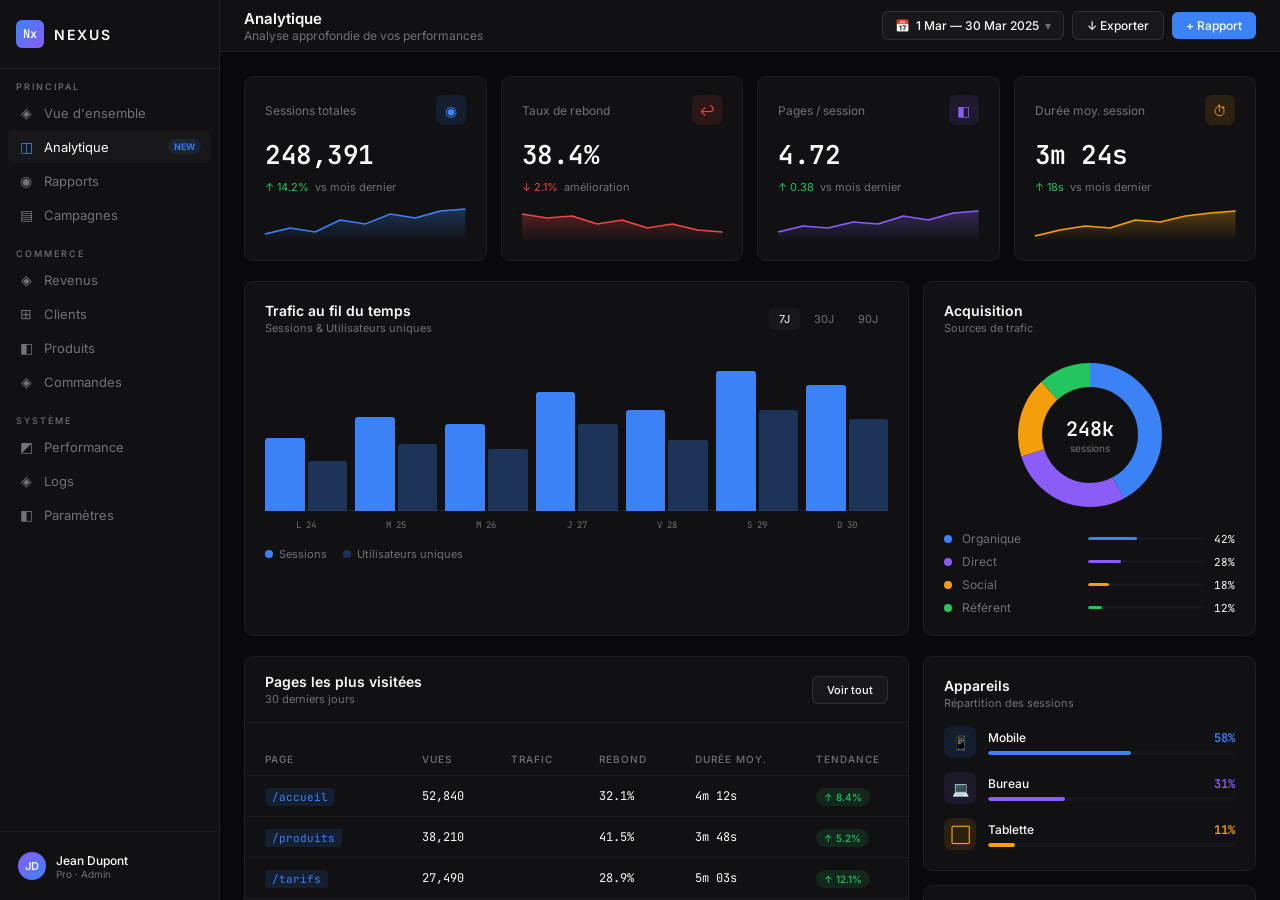
==== Analytique/index.html @ 52eef3e9 "Premier commit" ====
<!DOCTYPE html>
<html lang="fr">
<head>
  <meta charset="UTF-8">
  <meta name="viewport" content="width=device-width, initial-scale=1.0">
  <title>NEXUS — Analytique</title>

  <link
    href="https://fonts.googleapis.com/css2?family=JetBrains+Mono:wght@300;400;500&family=Inter:wght@300;400;500;600&display=swap"
    rel="stylesheet"
  >

  <link rel="stylesheet" href="style.css">
</head>
<body>

  <!-- ==========================================
       SIDEBAR — Navigation principale
       ========================================== -->
  <aside class="sidebar"></aside>


  <!-- ==========================================
       MAIN
       ========================================== -->
  <div class="main">

    <!-- Topbar -->
    <div class="topbar">
      <div class="tb-left">
        <div>
          <p class="page-title">Analytique</p>
          <p class="page-sub">Analyse approfondie de vos performances</p>
        </div>
      </div>
      <div class="tb-right">
        <div class="date-range" id="dateRangeBtn">
          📅 <span id="dateRangeLabel">1 Mar — 30 Mar 2025</span> ▾
        </div>
        <button class="tb-btn ghost" id="exportBtn">↓ Exporter</button>
        <button class="tb-btn primary" id="rapportBtn">+ Rapport</button>
      </div>
    </div>


    <div class="content">

      <!-- ---- KPI Cards ---- -->
      <div class="kpi-row">

        <!-- KPI 1 : Sessions -->
        <div class="kpi-card">
          <div class="kpi-header">
            <span class="kpi-label">Sessions totales</span>
            <div class="kpi-icon" style="background:var(--blue-dim); color:var(--blue);">◉</div>
          </div>
          <div class="kpi-value">248,391</div>
          <div class="kpi-delta">
            <span class="delta-up">↑ 14.2%</span>
            <span class="delta-text">vs mois dernier</span>
          </div>
          <div class="sparkline">
            <svg class="spark-svg" viewBox="0 0 120 36" preserveAspectRatio="none">
              <defs>
                <linearGradient id="sg1" x1="0" y1="0" x2="0" y2="1">
                  <stop offset="0%"   stop-color="#3B82F6" stop-opacity=".3"/>
                  <stop offset="100%" stop-color="#3B82F6" stop-opacity="0"/>
                </linearGradient>
              </defs>
              <path d="M0,28 L15,22 L30,26 L45,14 L60,18 L75,8 L90,12 L105,5 L120,3"
                    fill="none" stroke="#3B82F6" stroke-width="1.5"/>
              <path d="M0,28 L15,22 L30,26 L45,14 L60,18 L75,8 L90,12 L105,5 L120,3 L120,36 L0,36Z"
                    fill="url(#sg1)"/>
            </svg>
          </div>
        </div>

        <!-- KPI 2 : Taux de rebond -->
        <div class="kpi-card">
          <div class="kpi-header">
            <span class="kpi-label">Taux de rebond</span>
            <div class="kpi-icon" style="background:var(--red-dim); color:var(--red);">↩</div>
          </div>
          <div class="kpi-value">38.4%</div>
          <div class="kpi-delta">
            <span class="delta-down">↓ 2.1%</span>
            <span class="delta-text">amélioration</span>
          </div>
          <div class="sparkline">
            <svg class="spark-svg" viewBox="0 0 120 36" preserveAspectRatio="none">
              <defs>
                <linearGradient id="sg2" x1="0" y1="0" x2="0" y2="1">
                  <stop offset="0%"   stop-color="#EF4444" stop-opacity=".3"/>
                  <stop offset="100%" stop-color="#EF4444" stop-opacity="0"/>
                </linearGradient>
              </defs>
              <path d="M0,8 L15,12 L30,10 L45,18 L60,14 L75,22 L90,18 L105,24 L120,26"
                    fill="none" stroke="#EF4444" stroke-width="1.5"/>
              <path d="M0,8 L15,12 L30,10 L45,18 L60,14 L75,22 L90,18 L105,24 L120,26 L120,36 L0,36Z"
                    fill="url(#sg2)"/>
            </svg>
          </div>
        </div>

        <!-- KPI 3 : Pages / session -->
        <div class="kpi-card">
          <div class="kpi-header">
            <span class="kpi-label">Pages / session</span>
            <div class="kpi-icon" style="background:var(--violet-dim); color:var(--violet);">◧</div>
          </div>
          <div class="kpi-value">4.72</div>
          <div class="kpi-delta">
            <span class="delta-up">↑ 0.38</span>
            <span class="delta-text">vs mois dernier</span>
          </div>
          <div class="sparkline">
            <svg class="spark-svg" viewBox="0 0 120 36" preserveAspectRatio="none">
              <defs>
                <linearGradient id="sg3" x1="0" y1="0" x2="0" y2="1">
                  <stop offset="0%"   stop-color="#8B5CF6" stop-opacity=".3"/>
                  <stop offset="100%" stop-color="#8B5CF6" stop-opacity="0"/>
                </linearGradient>
              </defs>
              <path d="M0,26 L15,20 L30,22 L45,16 L60,18 L75,10 L90,14 L105,7 L120,5"
                    fill="none" stroke="#8B5CF6" stroke-width="1.5"/>
              <path d="M0,26 L15,20 L30,22 L45,16 L60,18 L75,10 L90,14 L105,7 L120,5 L120,36 L0,36Z"
                    fill="url(#sg3)"/>
            </svg>
          </div>
        </div>

        <!-- KPI 4 : Durée session -->
        <div class="kpi-card">
          <div class="kpi-header">
            <span class="kpi-label">Durée moy. session</span>
            <div class="kpi-icon" style="background:var(--amber-dim); color:var(--amber);">⏱</div>
          </div>
          <div class="kpi-value">3m 24s</div>
          <div class="kpi-delta">
            <span class="delta-up">↑ 18s</span>
            <span class="delta-text">vs mois dernier</span>
          </div>
          <div class="sparkline">
            <svg class="spark-svg" viewBox="0 0 120 36" preserveAspectRatio="none">
              <defs>
                <linearGradient id="sg4" x1="0" y1="0" x2="0" y2="1">
                  <stop offset="0%"   stop-color="#F59E0B" stop-opacity=".3"/>
                  <stop offset="100%" stop-color="#F59E0B" stop-opacity="0"/>
                </linearGradient>
              </defs>
              <path d="M0,30 L15,24 L30,20 L45,22 L60,14 L75,16 L90,10 L105,7 L120,5"
                    fill="none" stroke="#F59E0B" stroke-width="1.5"/>
              <path d="M0,30 L15,24 L30,20 L45,22 L60,14 L75,16 L90,10 L105,7 L120,5 L120,36 L0,36Z"
                    fill="url(#sg4)"/>
            </svg>
          </div>
        </div>

      </div>


      <!-- ---- Graphiques ---- -->
      <div class="mid-row">

        <!-- Graphique trafic -->
        <div class="chart-card">
          <div class="card-header">
            <div>
              <p class="card-title">Trafic au fil du temps</p>
              <p class="card-subtitle">Sessions &amp; Utilisateurs uniques</p>
            </div>
            <div class="chart-tabs">
              <span class="chart-tab active">7J</span>
              <span class="chart-tab">30J</span>
              <span class="chart-tab">90J</span>
            </div>
          </div>
          <div class="bar-chart" id="trafficChart"></div>
          <div class="chart-legend">
            <span class="cl-item">
              <span class="cl-dot" style="background:var(--blue);"></span>Sessions
            </span>
            <span class="cl-item">
              <span class="cl-dot" style="background:rgba(59,130,246,0.3);"></span>Utilisateurs uniques
            </span>
          </div>
        </div>

        <!-- Donut acquisition -->
        <div class="chart-card">
          <div class="card-header">
            <div>
              <p class="card-title">Acquisition</p>
              <p class="card-subtitle">Sources de trafic</p>
            </div>
          </div>
          <div class="donut-wrap">
            <div class="donut-svg-wrap">
              <svg class="donut-svg" viewBox="0 0 120 120">
                <circle cx="60" cy="60" r="45" fill="none" stroke="#3B82F6"
                        stroke-width="18" stroke-dasharray="119 165" stroke-dashoffset="0"/>
                <circle cx="60" cy="60" r="45" fill="none" stroke="#8B5CF6"
                        stroke-width="18" stroke-dasharray="79 205" stroke-dashoffset="-119"/>
                <circle cx="60" cy="60" r="45" fill="none" stroke="#F59E0B"
                        stroke-width="18" stroke-dasharray="51 233" stroke-dashoffset="-198"/>
                <circle cx="60" cy="60" r="45" fill="none" stroke="#22C55E"
                        stroke-width="18" stroke-dasharray="34 250" stroke-dashoffset="-249"/>
              </svg>
              <div class="donut-center">
                <p class="donut-val">248k</p>
                <p class="donut-lbl">sessions</p>
              </div>
            </div>
            <div class="donut-legend">
              <div class="legend-item">
                <div class="legend-dot" style="background:#3B82F6;"></div>
                <span class="legend-name">Organique</span>
                <div class="legend-bar"><div class="legend-fill" style="width:42%; background:#3B82F6;"></div></div>
                <span class="legend-pct">42%</span>
              </div>
              <div class="legend-item">
                <div class="legend-dot" style="background:#8B5CF6;"></div>
                <span class="legend-name">Direct</span>
                <div class="legend-bar"><div class="legend-fill" style="width:28%; background:#8B5CF6;"></div></div>
                <span class="legend-pct">28%</span>
              </div>
              <div class="legend-item">
                <div class="legend-dot" style="background:#F59E0B;"></div>
                <span class="legend-name">Social</span>
                <div class="legend-bar"><div class="legend-fill" style="width:18%; background:#F59E0B;"></div></div>
                <span class="legend-pct">18%</span>
              </div>
              <div class="legend-item">
                <div class="legend-dot" style="background:#22C55E;"></div>
                <span class="legend-name">Référent</span>
                <div class="legend-bar"><div class="legend-fill" style="width:12%; background:#22C55E;"></div></div>
                <span class="legend-pct">12%</span>
              </div>
            </div>
          </div>
        </div>

      </div>


      <!-- ---- Tableau pages + Appareils/Entonnoir ---- -->
      <div class="bot-row">

        <!-- Tableau pages visitées -->
        <div class="table-card">
          <div class="tc-head card-header">
            <div>
              <p class="card-title">Pages les plus visitées</p>
              <p class="card-subtitle">30 derniers jours</p>
            </div>
            <button class="tb-btn ghost" style="font-size:11px;">Voir tout</button>
          </div>
          <table>
            <thead>
              <tr>
                <th>Page</th>
                <th>Vues</th>
                <th>Trafic</th>
                <th>Rebond</th>
                <th>Durée moy.</th>
                <th>Tendance</th>
              </tr>
            </thead>
            <tbody>
              <tr>
                <td><span class="page-path">/accueil</span></td>
                <td class="t-val">52,840</td>
                <td><div class="t-bar"><div class="t-fill" style="width:100%;"></div></div></td>
                <td class="t-val">32.1%</td>
                <td class="t-val">4m 12s</td>
                <td><span class="status-pill st-up">↑ 8.4%</span></td>
              </tr>
              <tr>
                <td><span class="page-path">/produits</span></td>
                <td class="t-val">38,210</td>
                <td><div class="t-bar"><div class="t-fill" style="width:72%;"></div></div></td>
                <td class="t-val">41.5%</td>
                <td class="t-val">3m 48s</td>
                <td><span class="status-pill st-up">↑ 5.2%</span></td>
              </tr>
              <tr>
                <td><span class="page-path">/tarifs</span></td>
                <td class="t-val">27,490</td>
                <td><div class="t-bar"><div class="t-fill" style="width:52%;"></div></div></td>
                <td class="t-val">28.9%</td>
                <td class="t-val">5m 03s</td>
                <td><span class="status-pill st-up">↑ 12.1%</span></td>
              </tr>
              <tr>
                <td><span class="page-path">/blog/ia-2025</span></td>
                <td class="t-val">19,870</td>
                <td><div class="t-bar"><div class="t-fill" style="width:37%;"></div></div></td>
                <td class="t-val">55.3%</td>
                <td class="t-val">2m 31s</td>
                <td><span class="status-pill st-dn">↓ 3.7%</span></td>
              </tr>
              <tr>
                <td><span class="page-path">/contact</span></td>
                <td class="t-val">14,320</td>
                <td><div class="t-bar"><div class="t-fill" style="width:27%;"></div></div></td>
                <td class="t-val">22.8%</td>
                <td class="t-val">6m 44s</td>
                <td><span class="status-pill st-up">↑ 2.9%</span></td>
              </tr>
              <tr>
                <td><span class="page-path">/a-propos</span></td>
                <td class="t-val">9,140</td>
                <td><div class="t-bar"><div class="t-fill" style="width:17%;"></div></div></td>
                <td class="t-val">48.6%</td>
                <td class="t-val">1m 58s</td>
                <td><span class="status-pill st-dn">↓ 1.2%</span></td>
              </tr>
            </tbody>
          </table>
        </div>

        <!-- Colonne droite -->
        <div class="right-col">

          <!-- Appareils -->
          <div class="side-card">
            <div class="card-header" style="margin-bottom:16px;">
              <div>
                <p class="card-title">Appareils</p>
                <p class="card-subtitle">Répartition des sessions</p>
              </div>
            </div>
            <div class="device-list">
              <div class="device-item">
                <div class="device-icon-wrap" style="background:var(--blue-dim); color:var(--blue);">📱</div>
                <div class="device-info">
                  <div class="device-header">
                    <span class="device-name">Mobile</span>
                    <span class="device-pct" style="color:var(--blue);">58%</span>
                  </div>
                  <div class="gauge-track">
                    <div class="gauge-fill" style="width:58%; background:var(--blue);"></div>
                  </div>
                </div>
              </div>
              <div class="device-item">
                <div class="device-icon-wrap" style="background:var(--violet-dim); color:var(--violet);">💻</div>
                <div class="device-info">
                  <div class="device-header">
                    <span class="device-name">Bureau</span>
                    <span class="device-pct" style="color:var(--violet);">31%</span>
                  </div>
                  <div class="gauge-track">
                    <div class="gauge-fill" style="width:31%; background:var(--violet);"></div>
                  </div>
                </div>
              </div>
              <div class="device-item">
                <div class="device-icon-wrap" style="background:var(--amber-dim); color:var(--amber);">⬜</div>
                <div class="device-info">
                  <div class="device-header">
                    <span class="device-name">Tablette</span>
                    <span class="device-pct" style="color:var(--amber);">11%</span>
                  </div>
                  <div class="gauge-track">
                    <div class="gauge-fill" style="width:11%; background:var(--amber);"></div>
                  </div>
                </div>
              </div>
            </div>
          </div>

          <!-- Entonnoir de conversion -->
          <div class="side-card">
            <div class="card-header" style="margin-bottom:16px;">
              <div>
                <p class="card-title">Entonnoir</p>
                <p class="card-subtitle">Taux de conversion</p>
              </div>
            </div>
            <div class="funnel-list">
              <div class="funnel-step">
                <div class="funnel-meta">
                  <span class="funnel-label">Visiteurs</span>
                  <span class="funnel-val">248k</span>
                </div>
                <div class="funnel-track">
                  <div class="funnel-fill" style="width:100%; background:var(--blue);"></div>
                </div>
              </div>
              <div class="funnel-step">
                <div class="funnel-meta">
                  <span class="funnel-label">Engagés</span>
                  <span class="funnel-val">178k</span>
                </div>
                <div class="funnel-track">
                  <div class="funnel-fill" style="width:72%; background:var(--violet);"></div>
                </div>
              </div>
              <div class="funnel-step">
                <div class="funnel-meta">
                  <span class="funnel-label">Inscrits</span>
                  <span class="funnel-val">69k</span>
                </div>
                <div class="funnel-track">
                  <div class="funnel-fill" style="width:28%; background:var(--amber);"></div>
                </div>
              </div>
              <div class="funnel-step">
                <div class="funnel-meta">
                  <span class="funnel-label">Convertis</span>
                  <span class="funnel-val">27k</span>
                </div>
                <div class="funnel-track">
                  <div class="funnel-fill" style="width:11%; background:var(--green);"></div>
                </div>
              </div>
            </div>
          </div>

        </div>

      </div>

    </div>

  </div>


  <!-- ── Date Picker ── -->
  <div class="date-picker-popup" id="datePickerPopup" style="display:none;">
    <div class="dp-header">Sélectionner une période</div>
    <div class="dp-presets">
      <button class="dp-preset active" data-days="30">30 derniers jours</button>
      <button class="dp-preset" data-days="7">7 derniers jours</button>
      <button class="dp-preset" data-days="90">90 derniers jours</button>
      <button class="dp-preset" data-days="365">Cette année</button>
    </div>
    <div class="dp-custom">
      <div class="dp-field"><label>Début</label><input type="date" id="dpStart" value="2025-03-01"/></div>
      <div class="dp-field"><label>Fin</label><input type="date" id="dpEnd" value="2025-03-30"/></div>
    </div>
    <div class="dp-footer">
      <button class="dp-cancel" id="dpCancel">Annuler</button>
      <button class="dp-apply" id="dpApply">Appliquer</button>
    </div>
  </div>

  <!-- ── Modal Rapport ── -->
  <div class="modal-overlay" id="rapportModal" style="display:none;">
    <div class="modal">
      <div class="modal-header">
        <p class="modal-title">Générer un rapport</p>
        <button class="modal-close" id="rapportClose">✕</button>
      </div>
      <div class="modal-body">
        <div class="modal-field">
          <label>Nom du rapport</label>
          <input type="text" class="modal-input" id="rapportNom" value="Rapport Analytique Mars 2025"/>
        </div>
        <div class="modal-field">
          <label>Type</label>
          <select class="modal-select" id="rapportType">
            <option>Résumé exécutif</option>
            <option>Analytique complet</option>
            <option>Performance commerciale</option>
            <option>Rapport personnalisé</option>
          </select>
        </div>
        <div class="modal-field">
          <label>Format</label>
          <div class="modal-radio-group">
            <label class="modal-radio"><input type="radio" name="fmt" value="PDF" checked/> PDF</label>
            <label class="modal-radio"><input type="radio" name="fmt" value="Excel"/> Excel</label>
            <label class="modal-radio"><input type="radio" name="fmt" value="CSV"/> CSV</label>
          </div>
        </div>
      </div>
      <div class="modal-footer">
        <button class="tb-btn ghost" id="rapportCancelBtn">Annuler</button>
        <button class="tb-btn primary" id="rapportGenBtn">Générer</button>
      </div>
    </div>
  </div>

  <!-- ── Toast ── -->
  <div class="toast-notif" id="toastNotif"></div>

  <script src="app.js"></script>
<script>
/* ============================================
   NEXUS — sidebar.js  v4
   Compatible file:// — pas de localStorage cross-dossier
   Stratégie : cookie-like via document.cookie (partagé par domaine/chemin)
   + fallback paramètre URL
   ============================================ */

(function () {

  /* ════════════════════════════════════════
     PROFIL — stockage via cookie (fonctionne en file://)
     ════════════════════════════════════════ */

  function saveProfile(data) {
    // Stocker dans TOUS les localStorage possibles + cookie
    const json = JSON.stringify(data);
    try { localStorage.setItem('nexus_profile', json); } catch(e){}
    try { sessionStorage.setItem('nexus_profile', json); } catch(e){}
    // Cookie lisible par tous les sous-dossiers du même domaine
    try {
      document.cookie = 'nexus_profile=' + encodeURIComponent(json) + '; path=/; max-age=31536000';
    } catch(e){}
  }

  function loadProfile() {
    // 1. Essayer localStorage
    try {
      const raw = localStorage.getItem('nexus_profile');
      if (raw) { const p = JSON.parse(raw); if (p && p.prenom) return p; }
    } catch(e){}

    // 2. Essayer sessionStorage
    try {
      const raw = sessionStorage.getItem('nexus_profile');
      if (raw) { const p = JSON.parse(raw); if (p && p.prenom) return p; }
    } catch(e){}

    // 3. Essayer cookie
    try {
      const match = document.cookie.match(/nexus_profile=([^;]+)/);
      if (match) {
        const p = JSON.parse(decodeURIComponent(match[1]));
        if (p && p.prenom) return p;
      }
    } catch(e){}

    // 4. Défauts
    return { prenom: 'Jean', nom: 'Dupont', email: 'jean.dupont@nexus.io' };
  }

  function saveAvatar(dataUrl) {
    try { localStorage.setItem('nexus_avatar', dataUrl); } catch(e){}
    try { sessionStorage.setItem('nexus_avatar', dataUrl); } catch(e){}
    // Cookie trop grand pour une image — on garde juste un flag
    try { document.cookie = 'nexus_has_avatar=1; path=/; max-age=31536000'; } catch(e){}
  }

  function loadAvatar() {
    try {
      const v = localStorage.getItem('nexus_avatar');
      if (v) return v;
    } catch(e){}
    try {
      const v = sessionStorage.getItem('nexus_avatar');
      if (v) return v;
    } catch(e){}
    return null;
  }

  function getInitials(p) {
    return (((p.prenom||'').charAt(0)) + ((p.nom||'').charAt(0))).toUpperCase() || 'JD';
  }

  function getFullName(p) {
    return [(p.prenom||'').trim(),(p.nom||'').trim()].filter(Boolean).join(' ') || 'Utilisateur';
  }

  /* ════════════════════════════════════════
     NAVIGATION
     ════════════════════════════════════════ */
  const PAGE_MAP = {
    "Vue d'ensemble": "../Vue d'ensemble/index.html",
    "Analytique":     "../Analytique/index.html",
    "Rapports":       "../Rapports/index.html",
    "Campagnes":      "../Campagnes/index.html",
    "Revenus":        "../Revenus/index.html",
    "Clients":        "../Clients/index.html",
    "Produits":       "../Produits/index.html",
    "Commandes":      "../Commandes/index.html",
    "Performance":    "../Performance/index.html",
    "Logs":           "../Logs/index.html",
    "Param\u00e8tres":"../Param\u00e8tres/index.html",
  };

  const NAV = [
    { label:'Principal', items:[
      { name:"Vue d'ensemble", icon:'◈' },
      { name:'Analytique', icon:'◫', badge:'NEW' },
      { name:'Rapports', icon:'◉' },
      { name:'Campagnes', icon:'▤' },
    ]},
    { label:'Commerce', items:[
      { name:'Revenus', icon:'◈' },
      { name:'Clients', icon:'⊞' },
      { name:'Produits', icon:'◧' },
      { name:'Commandes', icon:'◈' },
    ]},
    { label:'Syst\u00e8me', items:[
      { name:'Performance', icon:'◩' },
      { name:'Logs', icon:'◈' },
      { name:'Param\u00e8tres', icon:'◧' },
    ]},
  ];

  function getActivePage() {
    const parts = window.location.pathname.split('/');
    for (let i = parts.length - 1; i >= 0; i--) {
      const seg = decodeURIComponent(parts[i]);
      if (seg && seg !== 'index.html') return seg;
    }
    // Fallback sur le titre de la page (utile en file://)
    return document.title.replace(/^NEXUS\s*[—-]\s*/i, '').trim();
  }

  /* ════════════════════════════════════════
     BUILD + INJECT
     ════════════════════════════════════════ */
  function buildHTML(profile) {
    const active = getActivePage();
    const ini  = getInitials(profile);
    const name = getFullName(profile);
    let sections = '';
    NAV.forEach(function(sec) {
      let items = '';
      sec.items.forEach(function(item) {
        const isActive = decodeURIComponent(active) === item.name || active === item.name;
        const badge = item.badge ? '<span class="sb-badge">'+item.badge+'</span>' : '';
        items += '<a href="'+(PAGE_MAP[item.name]||'#')+'" class="sb-item'+(isActive?' active':'')+'"><span class="sb-icon">'+item.icon+'</span> '+item.name+badge+'</a>';
      });
      sections += '<div class="sb-section"><p class="sb-section-label">'+sec.label+'</p>'+items+'</div>';
    });
    return '<div class="sb-logo"><div class="logo-icon">Nx</div><span class="logo-text">Nexus</span></div>'
      + sections
      + '<div class="sb-bottom"><div class="sb-user"><div class="user-av" id="sidebarAv">'+ini+'</div><div><p class="user-name" id="sidebarName">'+name+'</p><p class="user-plan">Pro &middot; Admin</p></div></div></div>';
  }

  function applyAvatar() {
    const photo = loadAvatar();
    const av = document.getElementById('sidebarAv');
    if (!av || !photo) return;
    av.textContent = '';
    av.style.backgroundImage = 'url('+photo+')';
    av.style.backgroundSize = 'cover';
    av.style.backgroundPosition = 'center';
  }

  function inject() {
    const sidebar = document.querySelector('aside.sidebar');
    if (!sidebar) return;
    sidebar.innerHTML = buildHTML(loadProfile());
    applyAvatar();
  }

  if (document.readyState === 'loading') {
    document.addEventListener('DOMContentLoaded', inject);
  } else {
    inject();
  }

  /* ════════════════════════════════════════
     API PUBLIQUE
     ════════════════════════════════════════ */
  window.NexusSidebar = {
    updateDisplay: function(prenom, nom) {
      const av = document.getElementById('sidebarAv');
      const nm = document.getElementById('sidebarName');
      if (av && !loadAvatar()) av.textContent = getInitials({prenom:prenom,nom:nom});
      if (nm) nm.textContent = getFullName({prenom:prenom,nom:nom});
    },
    saveProfile: function(prenom, nom, email) {
      saveProfile({prenom:prenom, nom:nom, email:email});
      this.updateDisplay(prenom, nom);
    },
    saveAvatar: saveAvatar,
    getProfile: loadProfile,
    refresh: inject,
  };

})();

</script>
</body>
</html>
---- Analytique/style.css ----
/* ============================================
   NEXUS — Analytique
   Fichier : style.css
   ============================================ */

*, *::before, *::after {
  margin: 0;
  padding: 0;
  box-sizing: border-box;
}

:root {
  --bg:         #09090B;
  --surface:    #111113;
  --surface2:   #18181B;
  --border:     rgba(255, 255, 255, 0.06);
  --border2:    rgba(255, 255, 255, 0.1);
  --text:       #FAFAFA;
  --muted:      #71717A;
  --green:      #22C55E;
  --green-dim:  rgba(34, 197, 94, 0.12);
  --red:        #EF4444;
  --red-dim:    rgba(239, 68, 68, 0.12);
  --blue:       #3B82F6;
  --blue-dim:   rgba(59, 130, 246, 0.12);
  --violet:     #8B5CF6;
  --violet-dim: rgba(139, 92, 246, 0.12);
  --amber:      #F59E0B;
  --amber-dim:  rgba(245, 158, 11, 0.12);
  --cyan:       #06B6D4;
  --cyan-dim:   rgba(6, 182, 212, 0.12);
}

html, body { height: 100%; }

body {
  background: var(--bg);
  color: var(--text);
  font-family: 'Inter', sans-serif;
  font-weight: 400;
  display: flex;
  overflow: hidden;
}

::-webkit-scrollbar        { width: 4px; height: 4px; }
::-webkit-scrollbar-track  { background: transparent; }
::-webkit-scrollbar-thumb  { background: var(--border2); border-radius: 2px; }

/* ============================================
   SIDEBAR
   ============================================ */
.sidebar {
  width: 220px;
  flex-shrink: 0;
  background: var(--surface);
  border-right: 1px solid var(--border);
  display: flex;
  flex-direction: column;
  height: 100vh;
  overflow-y: auto;
}

.sb-logo {
  padding: 20px 16px;
  border-bottom: 1px solid var(--border);
  display: flex;
  align-items: center;
  gap: 10px;
}

.logo-icon {
  width: 28px;
  height: 28px;
  background: linear-gradient(135deg, var(--blue), var(--violet));
  border-radius: 6px;
  display: flex;
  align-items: center;
  justify-content: center;
  font-size: 12px;
  font-weight: 600;
  font-family: 'JetBrains Mono', monospace;
  color: white;
}

.logo-text {
  font-size: 14px;
  font-weight: 600;
  letter-spacing: 2px;
  text-transform: uppercase;
}

.sb-section { padding: 12px 8px 4px; }

.sb-section-label {
  font-size: 9px;
  font-weight: 500;
  letter-spacing: 2px;
  text-transform: uppercase;
  color: var(--muted);
  padding: 0 8px;
  margin-bottom: 4px;
}

.sb-item {
  display: flex;
  align-items: center;
  gap: 10px;
  padding: 8px 10px;
  border-radius: 6px;
  cursor: pointer;
  transition: background 0.15s;
  text-decoration: none;
  color: var(--muted);
  font-size: 13px;
  font-weight: 400;
  margin-bottom: 1px;
}

.sb-item:hover           { background: var(--surface2); color: var(--text); }
.sb-item.active          { background: var(--surface2); color: var(--text); }
.sb-item.active .sb-icon { color: var(--blue); }

.sb-icon { font-size: 14px; width: 16px; text-align: center; }

.sb-badge {
  margin-left: auto;
  background: var(--blue-dim);
  color: var(--blue);
  font-size: 9px;
  font-weight: 600;
  padding: 2px 6px;
  border-radius: 10px;
}

.sb-bottom {
  margin-top: auto;
  padding: 12px 8px;
  border-top: 1px solid var(--border);
}

.sb-user {
  display: flex;
  align-items: center;
  gap: 10px;
  padding: 8px 10px;
  border-radius: 6px;
  cursor: pointer;
}

.user-av {
  width: 28px;
  height: 28px;
  border-radius: 50%;
  background: linear-gradient(135deg, var(--violet), var(--blue));
  display: flex;
  align-items: center;
  justify-content: center;
  font-size: 11px;
  font-weight: 600;
  flex-shrink: 0;
}

.user-name { font-size: 12px; font-weight: 500; }
.user-plan { font-size: 10px; color: var(--muted); }

/* ============================================
   MAIN LAYOUT
   ============================================ */
.main {
  flex: 1;
  overflow-y: auto;
  display: flex;
  flex-direction: column;
}

.topbar {
  height: 52px;
  border-bottom: 1px solid var(--border);
  padding: 0 24px;
  display: flex;
  align-items: center;
  justify-content: space-between;
  flex-shrink: 0;
  background: var(--surface);
  position: sticky;
  top: 0;
  z-index: 10;
}

.tb-left  { display: flex; align-items: center; gap: 16px; }
.tb-right { display: flex; align-items: center; gap: 8px; }

.page-title { font-size: 15px; font-weight: 600; }
.page-sub   { font-size: 12px; color: var(--muted); }

.tb-btn {
  padding: 6px 14px;
  border-radius: 6px;
  font-size: 12px;
  font-weight: 500;
  cursor: pointer;
  border: none;
  font-family: 'Inter', sans-serif;
  transition: opacity 0.2s;
}
.tb-btn:hover   { opacity: 0.8; }
.tb-btn.ghost   { background: var(--surface2); color: var(--text); border: 1px solid var(--border2); }
.tb-btn.primary { background: var(--blue); color: white; }

.date-range {
  display: flex;
  align-items: center;
  gap: 6px;
  padding: 6px 12px;
  background: var(--surface2);
  border: 1px solid var(--border2);
  border-radius: 6px;
  font-size: 12px;
  color: var(--muted);
  cursor: pointer;
}
.date-range span { color: var(--text); font-weight: 500; }

.content {
  padding: 24px;
  display: flex;
  flex-direction: column;
  gap: 20px;
}

/* ============================================
   KPI CARDS
   ============================================ */
.kpi-row {
  display: grid;
  grid-template-columns: repeat(4, 1fr);
  gap: 14px;
}

.kpi-card {
  background: var(--surface);
  border: 1px solid var(--border);
  border-radius: 10px;
  padding: 18px 20px;
  transition: border-color 0.2s;
  cursor: default;
}
.kpi-card:hover { border-color: var(--border2); }

.kpi-header {
  display: flex;
  align-items: center;
  justify-content: space-between;
  margin-bottom: 12px;
}

.kpi-label { font-size: 12px; color: var(--muted); font-weight: 400; }

.kpi-icon {
  width: 30px;
  height: 30px;
  border-radius: 7px;
  display: flex;
  align-items: center;
  justify-content: center;
  font-size: 14px;
}

.kpi-value {
  font-size: 26px;
  font-weight: 600;
  letter-spacing: -0.5px;
  margin-bottom: 8px;
  font-family: 'JetBrains Mono', monospace;
}

.kpi-delta  { display: flex; align-items: center; gap: 6px; font-size: 11px; }
.delta-up   { color: var(--green); }
.delta-down { color: var(--red); }
.delta-text { color: var(--muted); }

.sparkline { margin-top: 12px; height: 36px; }
.spark-svg { width: 100%; height: 100%; overflow: visible; }

/* ============================================
   CHART CARDS
   ============================================ */
.mid-row {
  display: grid;
  grid-template-columns: 2fr 1fr;
  gap: 14px;
}

.chart-card {
  background: var(--surface);
  border: 1px solid var(--border);
  border-radius: 10px;
  padding: 20px;
}

.card-header {
  display: flex;
  align-items: center;
  justify-content: space-between;
  margin-bottom: 20px;
}

.card-title    { font-size: 14px; font-weight: 600; }
.card-subtitle { font-size: 11px; color: var(--muted); margin-top: 2px; }

.chart-tabs { display: flex; gap: 4px; }

.chart-tab {
  padding: 4px 10px;
  border-radius: 5px;
  font-size: 11px;
  cursor: pointer;
  color: var(--muted);
  transition: all 0.15s;
}
.chart-tab.active { background: var(--surface2); color: var(--text); }

/* Bar chart */
.bar-chart {
  height: 180px;
  display: flex;
  align-items: flex-end;
  gap: 8px;
  padding-bottom: 24px;
  position: relative;
}

.bar-chart::before {
  content: '';
  position: absolute;
  left: 0; right: 0; bottom: 24px;
  height: 1px;
  background: var(--border);
}

.bar-group {
  display: flex;
  gap: 3px;
  align-items: flex-end;
  flex: 1;
  position: relative;
}

.bar {
  flex: 1;
  border-radius: 3px 3px 0 0;
  transition: opacity 0.2s;
  cursor: pointer;
  min-width: 8px;
}
.bar:hover     { opacity: 0.7; }
.bar.primary   { background: var(--blue); }
.bar.secondary { background: rgba(59, 130, 246, 0.3); }

.bar-label {
  position: absolute;
  bottom: -20px;
  left: 50%;
  transform: translateX(-50%);
  font-size: 9px;
  color: var(--muted);
  font-family: 'JetBrains Mono', monospace;
  white-space: nowrap;
}

.chart-legend {
  display: flex;
  gap: 16px;
  margin-top: 12px;
}

.cl-item {
  display: flex;
  align-items: center;
  gap: 6px;
  font-size: 11px;
  color: var(--muted);
}

.cl-dot {
  width: 8px;
  height: 8px;
  border-radius: 50%;
  flex-shrink: 0;
}

/* Donut */
.donut-wrap { display: flex; flex-direction: column; gap: 16px; }

.donut-svg-wrap {
  position: relative;
  width: 160px;
  height: 160px;
  margin: 0 auto;
}

.donut-svg { width: 100%; height: 100%; transform: rotate(-90deg); }

.donut-center {
  position: absolute;
  top: 50%; left: 50%;
  transform: translate(-50%, -50%);
  text-align: center;
}

.donut-val { font-size: 20px; font-weight: 600; font-family: 'JetBrains Mono', monospace; }
.donut-lbl { font-size: 10px; color: var(--muted); }

.donut-legend { display: flex; flex-direction: column; gap: 8px; }

.legend-item { display: flex; align-items: center; gap: 10px; }
.legend-dot  { width: 8px; height: 8px; border-radius: 50%; flex-shrink: 0; }
.legend-name { font-size: 12px; color: var(--muted); flex: 1; }
.legend-pct  { font-size: 11px; font-family: 'JetBrains Mono', monospace; color: var(--text); }

.legend-bar  { flex: 1; height: 3px; background: var(--surface2); border-radius: 2px; overflow: hidden; }
.legend-fill { height: 100%; border-radius: 2px; }

/* ============================================
   BOTTOM ROW
   ============================================ */
.bot-row {
  display: grid;
  grid-template-columns: 2fr 1fr;
  gap: 14px;
}

/* Table */
.table-card {
  background: var(--surface);
  border: 1px solid var(--border);
  border-radius: 10px;
  overflow: hidden;
}

.tc-head { padding: 16px 20px; border-bottom: 1px solid var(--border); }

table              { width: 100%; border-collapse: collapse; }
thead tr           { border-bottom: 1px solid var(--border); }

thead th {
  padding: 10px 20px;
  text-align: left;
  font-size: 10px;
  font-weight: 500;
  letter-spacing: 1px;
  text-transform: uppercase;
  color: var(--muted);
}

tbody tr {
  border-bottom: 1px solid var(--border);
  transition: background 0.15s;
  cursor: pointer;
}
tbody tr:last-child { border-bottom: none; }
tbody tr:hover      { background: var(--surface2); }
tbody td            { padding: 12px 20px; font-size: 12px; }

/* Report name cell */
.report-name {
  display: flex;
  align-items: center;
  gap: 10px;
}

.report-icon {
  width: 28px;
  height: 28px;
  border-radius: 6px;
  display: flex;
  align-items: center;
  justify-content: center;
  font-size: 13px;
  flex-shrink: 0;
}

/* Type badge */
.type-badge {
  padding: 3px 8px;
  border-radius: 10px;
  font-size: 10px;
  font-weight: 500;
  white-space: nowrap;
}

.t-author { font-size: 12px; color: var(--muted); }
.t-val    { font-family: 'JetBrains Mono', monospace; font-size: 12px; }

.status-pill     { padding: 3px 8px; border-radius: 10px; font-size: 10px; font-weight: 500; white-space: nowrap; }
.st-up           { background: var(--green-dim); color: var(--green); }
.st-dn           { background: var(--red-dim);   color: var(--red); }
.st-pending      { background: var(--amber-dim); color: var(--amber); }

/* ============================================
   RIGHT COLUMN
   ============================================ */
.right-col {
  display: flex;
  flex-direction: column;
  gap: 14px;
}

.side-card {
  background: var(--surface);
  border: 1px solid var(--border);
  border-radius: 10px;
  padding: 20px;
}

/* Count badge */
.count-badge {
  background: var(--blue-dim);
  color: var(--blue);
  font-size: 11px;
  font-weight: 600;
  font-family: 'JetBrains Mono', monospace;
  padding: 3px 8px;
  border-radius: 8px;
}

/* Scheduled list */
.scheduled-list { display: flex; flex-direction: column; gap: 0; }

.scheduled-item {
  display: flex;
  align-items: center;
  justify-content: space-between;
  padding: 11px 0;
  border-bottom: 1px solid var(--border);
}
.scheduled-item:last-child { border-bottom: none; }

.scheduled-left {
  display: flex;
  align-items: center;
  gap: 10px;
}

.sched-dot {
  width: 8px;
  height: 8px;
  border-radius: 50%;
  flex-shrink: 0;
}

.sched-name  { font-size: 12px; font-weight: 500; color: var(--text); }
.sched-freq  { font-size: 10px; color: var(--muted); margin-top: 2px; }

.sched-next {
  font-size: 10px;
  font-family: 'JetBrains Mono', monospace;
  color: var(--muted);
  white-space: nowrap;
}

/* Recipients list */
.recipients-list { display: flex; flex-direction: column; gap: 12px; }

.recipient-item {
  display: flex;
  align-items: center;
  gap: 10px;
}

.recip-av {
  width: 28px;
  height: 28px;
  border-radius: 50%;
  display: flex;
  align-items: center;
  justify-content: center;
  font-size: 10px;
  font-weight: 600;
  color: white;
  flex-shrink: 0;
}

.recip-info  { flex: 1; }
.recip-name  { font-size: 12px; font-weight: 500; margin-bottom: 4px; }
.recip-count {
  font-size: 12px;
  font-family: 'JetBrains Mono', monospace;
  font-weight: 600;
  color: var(--text);
  width: 32px;
  text-align: right;
  flex-shrink: 0;
}

.gauge-track {
  height: 4px;
  background: var(--surface2);
  border-radius: 3px;
  overflow: hidden;
}

.gauge-fill {
  height: 100%;
  border-radius: 3px;
  transition: width 1s ease;
}

/* ============================================
   LIVE BADGE
   ============================================ */
.live-badge {
  display: flex;
  align-items: center;
  gap: 6px;
  font-size: 11px;
  font-weight: 600;
  color: var(--green);
  background: var(--green-dim);
  padding: 4px 10px;
  border-radius: 20px;
}
.live-dot {
  width: 6px;
  height: 6px;
  border-radius: 50%;
  background: var(--green);
  animation: pulse 1.5s infinite;
}

/* ============================================
   PAGE PATH (Analytique — tableau pages)
   ============================================ */
.page-path {
  font-family: 'JetBrains Mono', monospace;
  font-size: 11px;
  color: var(--blue);
  background: var(--blue-dim);
  padding: 2px 7px;
  border-radius: 4px;
}

/* ============================================
   DEVICES (Analytique — répartition appareils)
   ============================================ */
.device-list {
  display: flex;
  flex-direction: column;
  gap: 14px;
}
.device-item {
  display: flex;
  align-items: center;
  gap: 12px;
}
.device-icon-wrap {
  width: 32px;
  height: 32px;
  border-radius: 8px;
  display: flex;
  align-items: center;
  justify-content: center;
  font-size: 14px;
  flex-shrink: 0;
}
.device-info { flex: 1; min-width: 0; }
.device-header {
  display: flex;
  justify-content: space-between;
  align-items: center;
  margin-bottom: 5px;
}
.device-name { font-size: 12px; font-weight: 500; color: var(--text); }
.device-pct  { font-family: 'JetBrains Mono', monospace; font-size: 12px; font-weight: 600; }

/* ============================================
   FUNNEL (Analytique — entonnoir conversion)
   ============================================ */
.funnel-list  { display: flex; flex-direction: column; gap: 12px; }
.funnel-step  { display: flex; flex-direction: column; gap: 5px; }
.funnel-meta  { display: flex; justify-content: space-between; align-items: center; }
.funnel-label { font-size: 12px; color: var(--muted); }
.funnel-val   { font-family: 'JetBrains Mono', monospace; font-size: 12px; font-weight: 600; color: var(--text); }
.funnel-track { height: 6px; background: var(--surface2); border-radius: 4px; overflow: hidden; }
.funnel-fill  { height: 100%; border-radius: 4px; transition: width 1s ease; }

/* ============================================
   GAUGE EXTENDED (Vue d'ensemble + Analytique)
   ============================================ */
.gauge-wrap          { padding: 0 0 4px; }
.gauge-section-title { font-size: 11px; font-weight: 600; text-transform: uppercase; letter-spacing: .06em; color: var(--muted); padding: 14px 0 10px; }
.gauge-item          { margin-bottom: 10px; }
.gauge-header        { display: flex; justify-content: space-between; align-items: center; margin-bottom: 5px; }
.gauge-name          { font-size: 12px; color: var(--muted); }
.gauge-val           { font-family: 'JetBrains Mono', monospace; font-size: 12px; font-weight: 600; }

/* ============================================
   TOOLTIP
   ============================================ */
.tooltip-container { position: relative; }
.tooltip-container:hover .tooltip { display: block; }

.tooltip {
  display: none;
  position: absolute;
  bottom: calc(100% + 8px);
  left: 50%;
  transform: translateX(-50%);
  background: var(--surface2);
  border: 1px solid var(--border2);
  padding: 6px 10px;
  border-radius: 5px;
  font-size: 11px;
  white-space: nowrap;
  z-index: 50;
  pointer-events: none;
}

/* ============================================
   ANIMATIONS
   ============================================ */
@keyframes pulse {
  0%, 100% { opacity: 1; transform: scale(1); }
  50%       { opacity: 0.5; transform: scale(1.3); }
}

/* ── Topbar boutons ── */
.tb-right { position: relative; }
.date-picker-popup {
  position: fixed; top: 52px; right: 24px; width: 320px;
  background: #1C1C1F; border: 1px solid rgba(255,255,255,0.1);
  border-radius: 12px; padding: 16px; z-index: 1000; box-shadow: 0 8px 32px rgba(0,0,0,0.5);
}
.dp-header { font-size: 13px; font-weight: 600; color: #FAFAFA; margin-bottom: 12px; }
.dp-presets { display: grid; grid-template-columns: 1fr 1fr; gap: 6px; margin-bottom: 14px; }
.dp-preset { background: rgba(255,255,255,0.05); border: 1px solid rgba(255,255,255,0.08); border-radius: 6px; color: #A1A1AA; font-size: 11px; padding: 6px 8px; cursor: pointer; }
.dp-preset:hover, .dp-preset.active { background: rgba(59,130,246,0.15); border-color: #3B82F6; color: #FAFAFA; }
.dp-custom { display: grid; grid-template-columns: 1fr 1fr; gap: 8px; margin-bottom: 14px; }
.dp-field label { display: block; font-size: 11px; color: #71717A; margin-bottom: 4px; }
.dp-field input[type="date"] { width: 100%; background: rgba(255,255,255,0.05); border: 1px solid rgba(255,255,255,0.1); border-radius: 6px; color: #FAFAFA; padding: 6px 8px; font-size: 12px; box-sizing: border-box; }
.dp-footer { display: flex; justify-content: flex-end; gap: 8px; }
.dp-cancel, .dp-apply { padding: 6px 14px; border-radius: 6px; font-size: 12px; cursor: pointer; border: none; }
.dp-cancel { background: rgba(255,255,255,0.05); color: #A1A1AA; }
.dp-apply { background: #3B82F6; color: #fff; font-weight: 600; }
.export-menu { position: fixed; top: 52px; right: 24px; background: #1C1C1F; border: 1px solid rgba(255,255,255,0.1); border-radius: 10px; padding: 6px; z-index: 1000; box-shadow: 0 8px 24px rgba(0,0,0,0.4); min-width: 200px; }
.export-item { padding: 9px 12px; font-size: 13px; color: #A1A1AA; border-radius: 6px; cursor: pointer; }
.export-item:hover { background: rgba(255,255,255,0.06); color: #FAFAFA; }
.modal-overlay { position: fixed; inset: 0; background: rgba(0,0,0,0.7); z-index: 2000; display: flex; align-items: center; justify-content: center; backdrop-filter: blur(4px); }
.modal { background: #1C1C1F; border: 1px solid rgba(255,255,255,0.1); border-radius: 14px; width: 460px; max-width: 90vw; box-shadow: 0 16px 48px rgba(0,0,0,0.6); }
.modal-header { display: flex; align-items: center; justify-content: space-between; padding: 18px 20px 14px; border-bottom: 1px solid rgba(255,255,255,0.06); }
.modal-title { font-size: 15px; font-weight: 600; color: #FAFAFA; }
.modal-close { background: none; border: none; color: #71717A; font-size: 16px; cursor: pointer; padding: 4px 8px; border-radius: 6px; }
.modal-close:hover { background: rgba(255,255,255,0.06); color: #FAFAFA; }
.modal-body { padding: 18px 20px; display: flex; flex-direction: column; gap: 14px; }
.modal-field label { display: block; font-size: 12px; color: #71717A; margin-bottom: 6px; }
.modal-input, .modal-select { width: 100%; background: rgba(255,255,255,0.05); border: 1px solid rgba(255,255,255,0.1); border-radius: 8px; color: #FAFAFA; padding: 9px 12px; font-size: 13px; box-sizing: border-box; }
.modal-radio-group { display: flex; gap: 20px; }
.modal-radio { font-size: 13px; color: #A1A1AA; cursor: pointer; display: flex; align-items: center; gap: 6px; }
.modal-footer { padding: 14px 20px 18px; display: flex; justify-content: flex-end; gap: 10px; border-top: 1px solid rgba(255,255,255,0.06); }
.toast-notif { position: fixed; bottom: 28px; right: 28px; background: #18181B; border: 1px solid rgba(255,255,255,0.1); color: #22C55E; padding: 12px 20px; border-radius: 10px; font-size: 13px; font-weight: 500; box-shadow: 0 4px 16px rgba(0,0,0,0.4); opacity: 0; transform: translateY(8px); transition: all .25s; z-index: 3000; pointer-events: none; }
.toast-notif.show { opacity: 1; transform: translateY(0); }
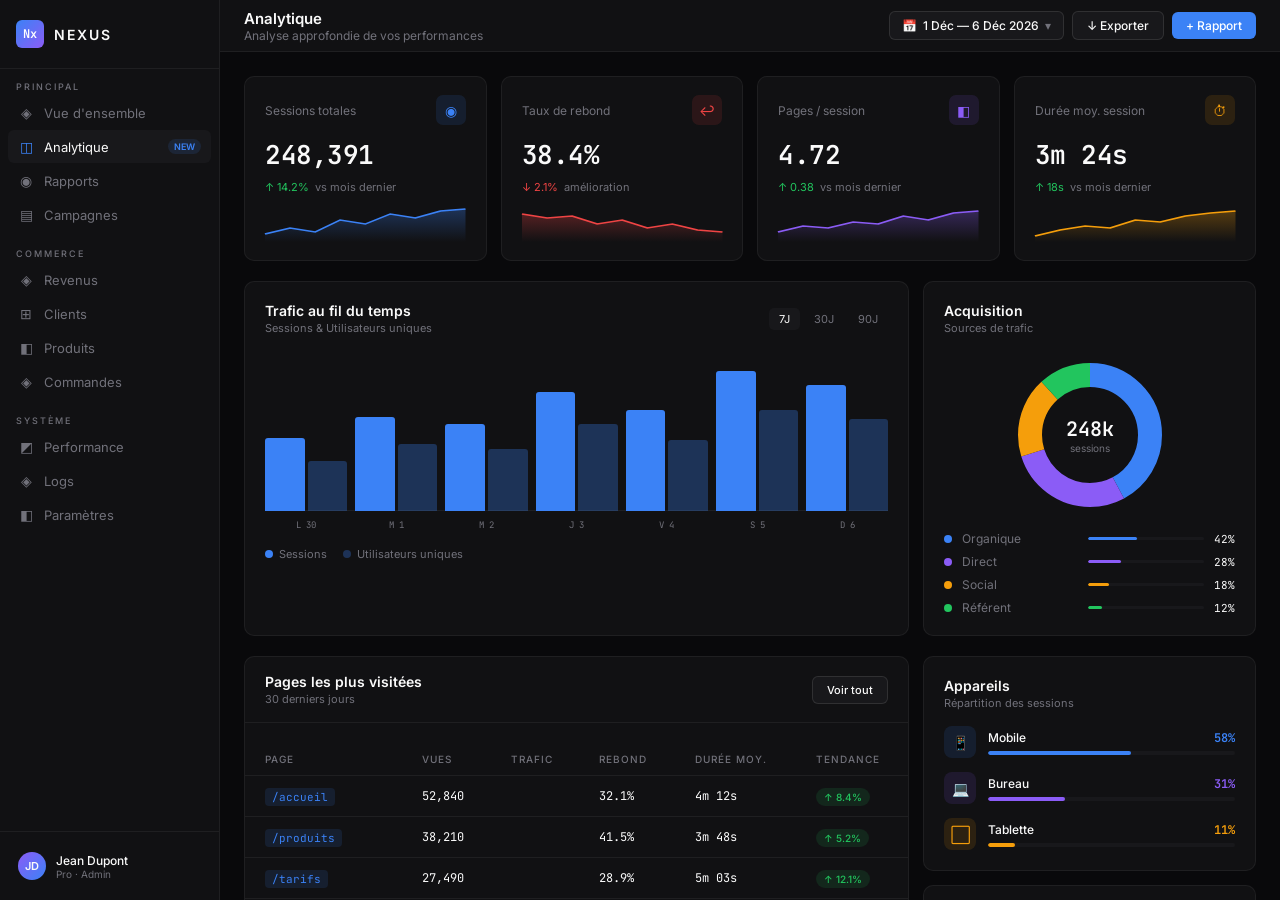
==== commit 9ec7c88e: "Corrections de bugs, responsive et dates automatiques - Responsive tablette/mobile sur l'accueil et " ====
--- a/Analytique/index.html
+++ b/Analytique/index.html
@@ -35,7 +35,7 @@
       </div>
       <div class="tb-right">
         <div class="date-range" id="dateRangeBtn">
-          📅 <span id="dateRangeLabel">1 Mar — 30 Mar 2025</span> ▾
+          📅 <span id="dateRangeLabel" data-date="1 {mon:0} — {dmy:0}">Nov 1 — Nov 30, 2026</span> ▾
         </div>
         <button class="tb-btn ghost" id="exportBtn">↓ Exporter</button>
         <button class="tb-btn primary" id="rapportBtn">+ Rapport</button>
@@ -292,7 +292,7 @@
                 <td><span class="status-pill st-up">↑ 12.1%</span></td>
               </tr>
               <tr>
-                <td><span class="page-path">/blog/ia-2025</span></td>
+                <td><span class="page-path" data-date="/blog/ia-{year:0}">/blog/ia-2026</span></td>
                 <td class="t-val">19,870</td>
                 <td><div class="t-bar"><div class="t-fill" style="width:37%;"></div></div></td>
                 <td class="t-val">55.3%</td>
@@ -437,8 +437,8 @@
       <button class="dp-preset" data-days="365">Cette année</button>
     </div>
     <div class="dp-custom">
-      <div class="dp-field"><label>Début</label><input type="date" id="dpStart" value="2025-03-01"/></div>
-      <div class="dp-field"><label>Fin</label><input type="date" id="dpEnd" value="2025-03-30"/></div>
+      <div class="dp-field"><label>Début</label><input type="date" id="dpStart" value="2026-11-01" data-date="{iso1:0}" data-date-attr="value"/></div>
+      <div class="dp-field"><label>Fin</label><input type="date" id="dpEnd" value="2026-11-30" data-date="{iso:0}" data-date-attr="value"/></div>
     </div>
     <div class="dp-footer">
       <button class="dp-cancel" id="dpCancel">Annuler</button>
@@ -456,7 +456,7 @@
       <div class="modal-body">
         <div class="modal-field">
           <label>Nom du rapport</label>
-          <input type="text" class="modal-input" id="rapportNom" value="Rapport Analytique Mars 2025"/>
+          <input type="text" class="modal-input" id="rapportNom" value="Rapport Analytique Novembre 2026" data-date="Rapport Analytique {Month:0} {year:0}" data-date-attr="value"/>
         </div>
         <div class="modal-field">
           <label>Type</label>
@@ -486,6 +486,7 @@
   <!-- ── Toast ── -->
   <div class="toast-notif" id="toastNotif"></div>
 
+  <script src="../dates.js"></script>
   <script src="app.js"></script>
 <script>
 /* ============================================
--- a/Analytique/style.css
+++ b/Analytique/style.css
@@ -759,3 +759,43 @@
 .modal-footer { padding: 14px 20px 18px; display: flex; justify-content: flex-end; gap: 10px; border-top: 1px solid rgba(255,255,255,0.06); }
 .toast-notif { position: fixed; bottom: 28px; right: 28px; background: #18181B; border: 1px solid rgba(255,255,255,0.1); color: #22C55E; padding: 12px 20px; border-radius: 10px; font-size: 13px; font-weight: 500; box-shadow: 0 4px 16px rgba(0,0,0,0.4); opacity: 0; transform: translateY(8px); transition: all .25s; z-index: 3000; pointer-events: none; }
 .toast-notif.show { opacity: 1; transform: translateY(0); }
+
+/* ══════════════════════════════
+   RESPONSIVE — tablette & mobile
+══════════════════════════════ */
+@media (max-width: 900px) {
+  html, body { height: auto; }
+  body { flex-direction: column; overflow: auto; overflow-x: hidden; min-height: 100vh; }
+
+  /* Sidebar -> barre de navigation horizontale défilante */
+  .sidebar {
+    width: 100%; height: auto;
+    flex-direction: row; align-items: center;
+    overflow-x: auto; overflow-y: hidden;
+    border-right: none; border-bottom: 1px solid var(--border);
+    position: sticky; top: 0; z-index: 50;
+  }
+  .sb-logo { border: none; flex-shrink: 0; }
+  .sb-section { display: flex; gap: 2px; padding: 8px 4px; flex-shrink: 0; }
+  .sb-section-label, .sb-bottom { display: none; }
+  .sb-item { white-space: nowrap; flex-shrink: 0; }
+
+  .main { overflow: visible; }
+  .topbar { position: static; height: auto; min-height: 52px; flex-wrap: wrap; gap: 10px; padding: 10px 16px; }
+  .tb-right { flex-wrap: wrap; }
+  .content { padding: 16px; }
+
+  .kpi-row { grid-template-columns: repeat(2, 1fr); }
+  .mid-row, .bot-row, .settings-layout, .integrations-grid, .usage-grid { grid-template-columns: 1fr; }
+  .kpi-row > *, .mid-row > *, .bot-row > *, .settings-layout > * { min-width: 0; }
+
+  .table-card { overflow-x: auto; }
+  .table-card table { min-width: 640px; }
+
+  .date-picker-popup { left: 16px; right: 16px; width: auto; }
+  .export-menu { right: 16px; }
+}
+
+@media (max-width: 560px) {
+  .kpi-row, .field-row, .dp-custom { grid-template-columns: 1fr; }
+}
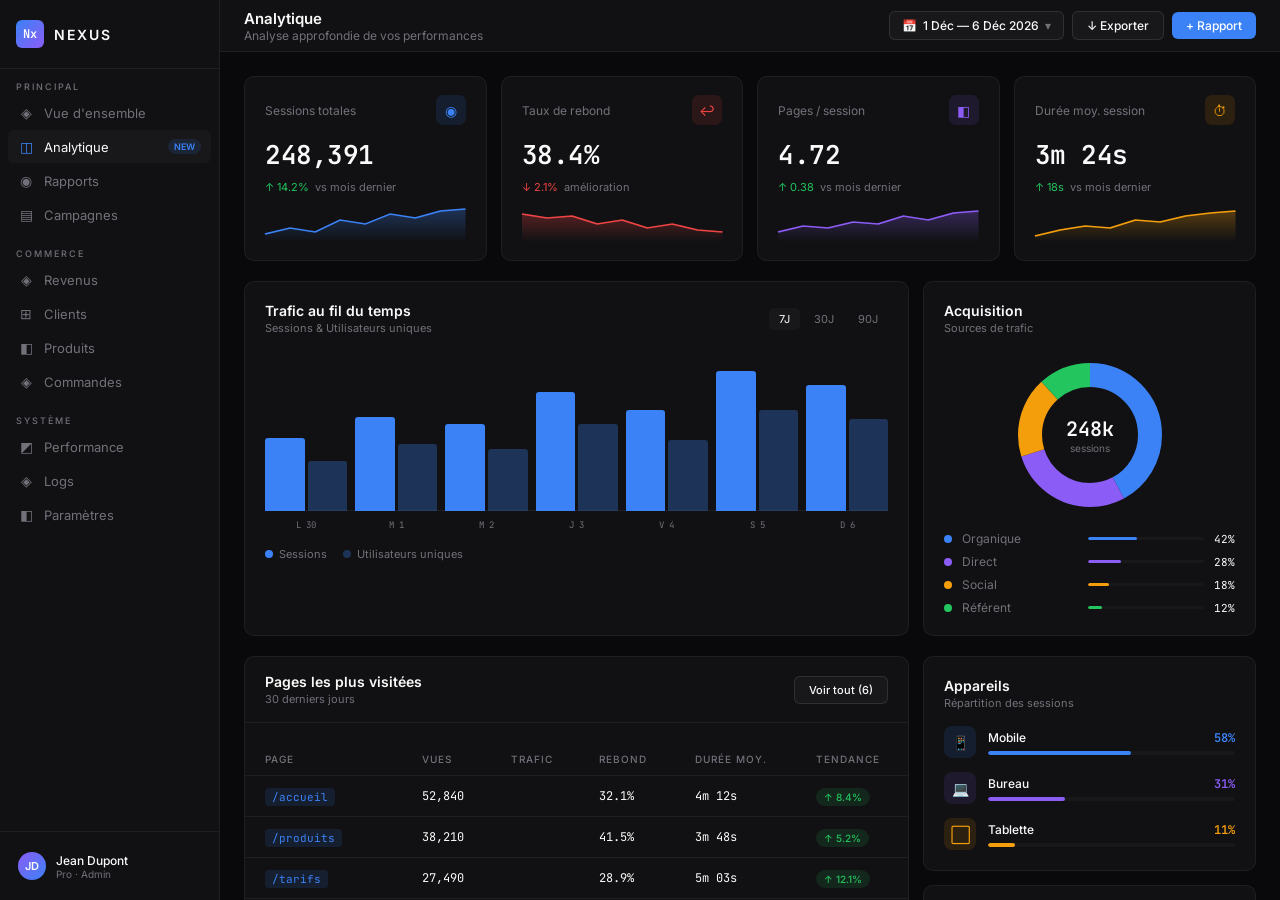
==== commit 85a55550: "Boutons fonctionnels sur tout le site - Nouveau ui.js : « Voir tout » (aperçu 4 lignes), « Filtrer »" ====
--- a/Analytique/index.html
+++ b/Analytique/index.html
@@ -253,7 +253,7 @@
               <p class="card-title">Pages les plus visitées</p>
               <p class="card-subtitle">30 derniers jours</p>
             </div>
-            <button class="tb-btn ghost" style="font-size:11px;">Voir tout</button>
+            <button class="tb-btn ghost" style="font-size:11px;" data-action="voir-tout">Voir tout</button>
           </div>
           <table>
             <thead>
@@ -487,6 +487,7 @@
   <div class="toast-notif" id="toastNotif"></div>
 
   <script src="../dates.js"></script>
+  <script src="../ui.js"></script>
   <script src="app.js"></script>
 <script>
 /* ============================================
